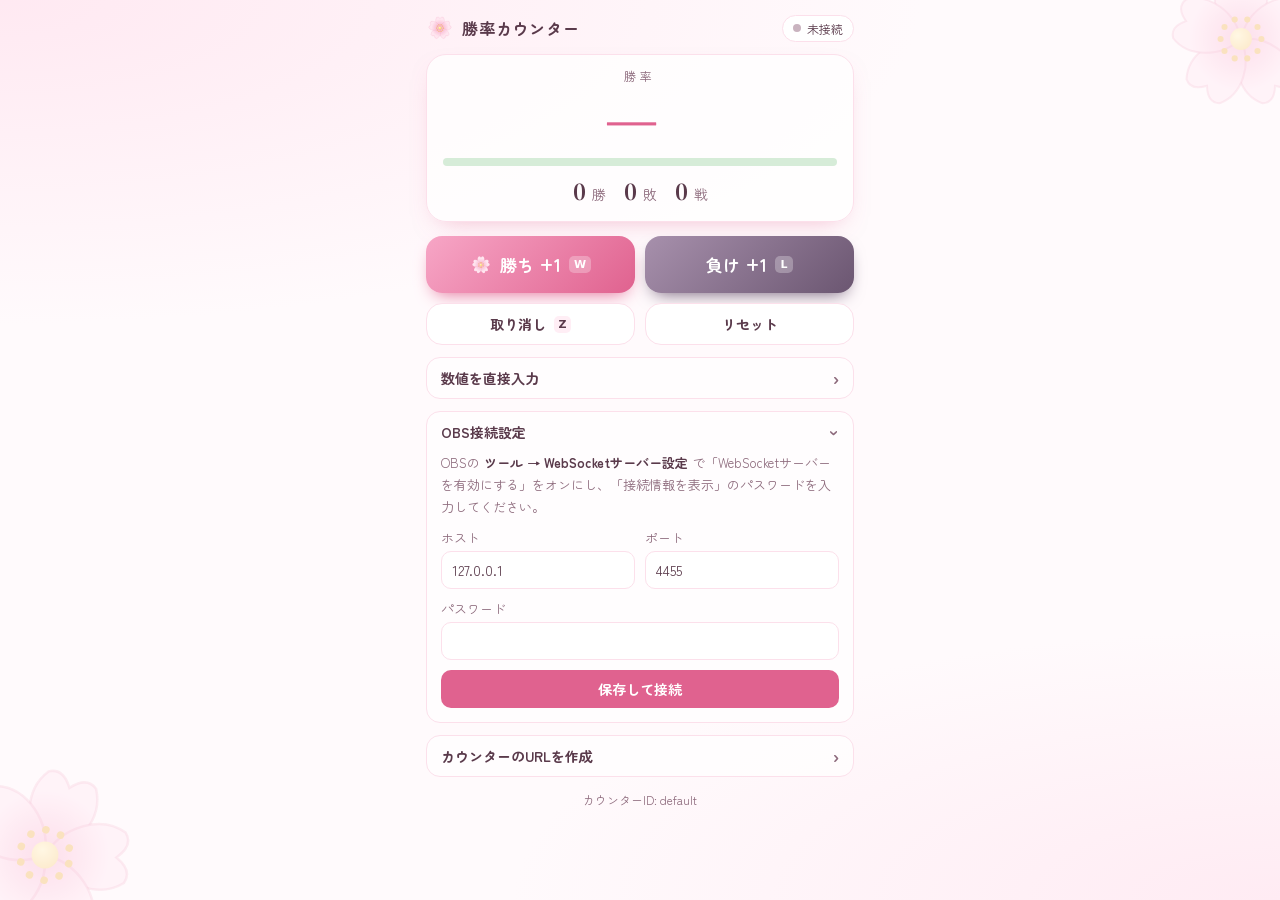
==== public/control.html @ b302cf1a "花をテーマにしたWeb版勝率カウンターに作り直し（操作パネルとカウンターを分離） - public/counter.html: ブラウザソース用カウンター（5種の花テーマ、リース/つるの2形） - p" ====
<!doctype html>
<html lang="ja" data-theme="sakura">
<head>
<meta charset="utf-8">
<meta name="viewport" content="width=device-width, initial-scale=1">
<title>勝率カウンター 操作パネル</title>
<link rel="preconnect" href="https://fonts.googleapis.com">
<link rel="preconnect" href="https://fonts.gstatic.com" crossorigin>
<link href="https://fonts.googleapis.com/css2?family=Cormorant+Garamond:wght@700&family=Zen+Maru+Gothic:wght@500;700&display=swap" rel="stylesheet">
<link rel="stylesheet" href="theme.css">
<style>
  :root {
    --ink: #5a3a4b;
    --ink2: #8d6a7c;
    --paper: #fffafc;
    --line: color-mix(in srgb, var(--p2) 35%, #fff);
  }
  * { box-sizing: border-box; }
  html { background: var(--paper); }
  body {
    margin: 0;
    min-height: 100vh;
    font-family: "Zen Maru Gothic", system-ui, sans-serif;
    color: var(--ink);
    background:
      radial-gradient(120% 60% at 0% 0%, color-mix(in srgb, var(--p1) 85%, transparent), transparent 60%),
      radial-gradient(100% 50% at 100% 100%, color-mix(in srgb, var(--p1) 75%, transparent), transparent 60%),
      var(--paper);
    overflow-x: hidden;
  }
  .defs { position: absolute; width: 0; height: 0; }
  .deco { position: fixed; pointer-events: none; opacity: 0.32; }
  .deco.a { top: -46px; right: -46px; width: 170px; height: 170px; }
  .deco.b { bottom: -60px; left: -60px; width: 210px; height: 210px; }
  .num { font-family: "Cormorant Garamond", serif; font-weight: 700; font-variant-numeric: lining-nums; }

  .wrap { position: relative; max-width: 460px; margin: 0 auto; padding: 14px 16px 24px; }
  header { display: flex; align-items: center; gap: 8px; }
  header svg { width: 28px; height: 28px; flex: none; }
  h1 { font-size: 16px; margin: 0; flex: 1; letter-spacing: 0.05em; white-space: nowrap; overflow: hidden; text-overflow: ellipsis; }
  .pill {
    font: inherit;
    font-size: 12px;
    padding: 4px 10px;
    border-radius: 999px;
    background: #fff;
    color: var(--ink);
    border: 1px solid var(--line);
    white-space: nowrap;
    display: flex;
    align-items: center;
    gap: 6px;
    cursor: pointer;
  }
  .pill::before { content: ""; width: 8px; height: 8px; border-radius: 50%; background: #c9b3bf; }
  .pill.ok::before { background: #4caf7d; box-shadow: 0 0 0 3px rgba(76, 175, 125, 0.2); }
  .pill.wait::before { background: #e8b04a; }
  .pill.err::before { background: #e0584f; }

  .score {
    margin-top: 12px;
    background: rgba(255, 255, 255, 0.78);
    border: 1px solid var(--line);
    border-radius: 20px;
    padding: 12px 16px 14px;
    text-align: center;
    box-shadow: 0 10px 26px -14px color-mix(in srgb, var(--p3) 50%, transparent);
  }
  .score .lbl { font-size: 12px; letter-spacing: 0.3em; color: var(--ink2); }
  .score .rate { font-size: 64px; line-height: 1; color: var(--p3); }
  .score .rate small { font-size: 26px; margin-left: 2px; }
  .meter { height: 8px; border-radius: 99px; background: color-mix(in srgb, var(--leaf) 45%, #fff); overflow: hidden; margin: 10px 0 10px; }
  .meter > div { height: 100%; width: 0; background: linear-gradient(90deg, var(--p2), var(--p3)); border-radius: 99px; transition: width 0.5s; }
  .rec { display: flex; justify-content: center; gap: 18px; font-size: 14px; color: var(--ink2); }
  .rec .num { font-size: 26px; color: var(--ink); margin-right: 2px; }

  button { font: inherit; cursor: pointer; border: 0; }
  .actions { display: grid; grid-template-columns: 1fr 1fr; gap: 10px; margin-top: 14px; }
  .act {
    border-radius: 16px;
    padding: 16px 8px;
    font-size: 17px;
    font-weight: 700;
    display: flex;
    align-items: center;
    justify-content: center;
    gap: 8px;
    transition: transform 0.08s, filter 0.2s, background 0.2s;
  }
  .act:hover { filter: brightness(1.05); }
  .act:active { transform: scale(0.97); }
  .act kbd { font: 600 11px/1 system-ui, sans-serif; padding: 3px 5px; border-radius: 5px; background: rgba(255, 255, 255, 0.28); }
  .act svg { width: 22px; height: 22px; flex: none; }
  .act.win { color: #fff; background: linear-gradient(135deg, var(--p2), var(--p3)); box-shadow: 0 8px 18px -8px var(--p3); }
  .act.loss { color: #fff; background: linear-gradient(135deg, #a790ac, #6b5671); box-shadow: 0 8px 18px -8px #6b5671; }
  .act.sub { padding: 10px 8px; font-size: 14px; background: #fff; color: var(--ink); border: 1px solid var(--line); }
  .act.sub kbd { background: color-mix(in srgb, var(--p1) 70%, #fff); }
  .act.armed { background: #e0584f; color: #fff; border-color: #e0584f; }
  .act { white-space: nowrap; }
  @media (max-width: 340px) {
    .act kbd, .act svg { display: none; }
  }

  details { margin-top: 12px; background: rgba(255, 255, 255, 0.72); border: 1px solid var(--line); border-radius: 14px; }
  summary { padding: 10px 14px; cursor: pointer; font-size: 14px; font-weight: 700; list-style: none; display: flex; align-items: center; gap: 8px; }
  summary::-webkit-details-marker { display: none; }
  summary::after { content: "›"; margin-left: auto; transition: transform 0.2s; font-size: 18px; line-height: 1; color: var(--ink2); }
  details[open] summary::after { transform: rotate(90deg); }
  .body { padding: 0 14px 14px; display: grid; gap: 10px; font-size: 13px; }
  label.f { display: grid; gap: 4px; color: var(--ink2); }
  input[type="text"], input[type="password"], input[type="number"], select {
    font: inherit;
    font-size: 14px;
    color: var(--ink);
    padding: 8px 10px;
    border-radius: 10px;
    border: 1px solid var(--line);
    background: #fff;
    width: 100%;
    min-width: 0;
  }
  input:focus-visible, select:focus-visible, button:focus-visible, summary:focus-visible {
    outline: 2px solid color-mix(in srgb, var(--p3) 60%, transparent);
    outline-offset: 2px;
  }
  .row { display: grid; grid-template-columns: 1fr 1fr; gap: 10px; }
  .btn { padding: 9px 14px; border-radius: 10px; background: var(--p3); color: #fff; font-weight: 700; font-size: 14px; white-space: nowrap; }
  .btn.ghost { background: #fff; color: var(--ink); border: 1px solid var(--line); text-decoration: none; text-align: center; }
  .hint { color: var(--ink2); line-height: 1.7; margin: 0; }
  .hint b { color: var(--ink); }

  .swatches { display: flex; flex-wrap: wrap; gap: 6px; }
  .swatches label { position: relative; cursor: pointer; }
  .swatches input { position: absolute; opacity: 0; pointer-events: none; }
  .swatches span {
    display: flex;
    align-items: center;
    gap: 6px;
    padding: 4px 10px 4px 4px;
    border-radius: 99px;
    border: 1px solid #ecdbe4;
    background: #fff;
    color: var(--ink);
    font-size: 13px;
  }
  .swatches span::before {
    content: "";
    width: 18px;
    height: 18px;
    border-radius: 50%;
    background: radial-gradient(circle at 50% 50%, var(--core) 0 18%, var(--p2) 22%, var(--p1) 100%);
    box-shadow: inset 0 0 0 1px color-mix(in srgb, var(--p3) 40%, transparent);
  }
  .swatches input:checked + span { border-color: var(--p3); box-shadow: 0 0 0 2px color-mix(in srgb, var(--p2) 55%, transparent); }
  .swatches input:focus-visible + span { outline: 2px solid var(--p3); outline-offset: 2px; }
  .checks { display: flex; gap: 16px; flex-wrap: wrap; color: var(--ink); }
  .checks label { display: flex; align-items: center; gap: 6px; cursor: pointer; }
  .checks input { accent-color: var(--p3); width: 16px; height: 16px; }
  .urlbox { display: flex; gap: 6px; }
  .urlbox input { font-size: 12px; }

  .toast {
    position: fixed;
    left: 50%;
    bottom: 18px;
    transform: translate(-50%, 20px);
    background: var(--ink);
    color: #fff;
    padding: 8px 16px;
    border-radius: 99px;
    font-size: 13px;
    opacity: 0;
    transition: 0.25s;
    pointer-events: none;
  }
  .toast.show { opacity: 1; transform: translate(-50%, 0); }
  footer { margin-top: 14px; font-size: 12px; color: var(--ink2); text-align: center; }
</style>
</head>
<body>
  <svg class="defs" aria-hidden="true"><defs id="defs"></defs></svg>
  <svg class="deco a" viewBox="-25 -25 50 50" aria-hidden="true"><use href="#wr-flower"/></svg>
  <svg class="deco b" viewBox="-25 -25 50 50" aria-hidden="true"><use href="#wr-flower" transform="rotate(20)"/></svg>

  <div class="wrap">
    <header>
      <svg viewBox="-25 -25 50 50" aria-hidden="true"><use href="#wr-flower"/></svg>
      <h1>勝率カウンター</h1>
      <button class="pill" id="status" title="OBS接続設定を開く">未接続</button>
    </header>

    <section class="score" aria-live="polite">
      <div class="lbl">勝率</div>
      <div class="rate num"><span id="rate">—</span><small id="pct">%</small></div>
      <div class="meter"><div id="meter"></div></div>
      <div class="rec">
        <span><span class="num" id="w">0</span> 勝</span>
        <span><span class="num" id="l">0</span> 敗</span>
        <span><span class="num" id="t">0</span> 戦</span>
      </div>
    </section>

    <section class="actions">
      <button class="act win" data-act="win">
        <svg viewBox="-25 -25 50 50" aria-hidden="true"><use href="#wr-flower"/></svg>勝ち +1<kbd>W</kbd>
      </button>
      <button class="act loss" data-act="loss">負け +1<kbd>L</kbd></button>
      <button class="act sub" data-act="undo">取り消し<kbd>Z</kbd></button>
      <button class="act sub" data-act="reset" id="resetBtn">リセット</button>
    </section>

    <details id="editBox">
      <summary>数値を直接入力</summary>
      <div class="body">
        <div class="row">
          <label class="f">勝ち<input type="number" id="editW" min="0" step="1"></label>
          <label class="f">負け<input type="number" id="editL" min="0" step="1"></label>
        </div>
        <button class="btn" id="editApply">反映する</button>
      </div>
    </details>

    <details id="connBox">
      <summary>OBS接続設定</summary>
      <div class="body">
        <p class="hint">OBSの <b>ツール → WebSocketサーバー設定</b> で「WebSocketサーバーを有効にする」をオンにし、「接続情報を表示」のパスワードを入力してください。</p>
        <div class="row">
          <label class="f">ホスト<input type="text" id="host" autocomplete="off"></label>
          <label class="f">ポート<input type="number" id="port" min="1" max="65535"></label>
        </div>
        <label class="f">パスワード<input type="password" id="password" autocomplete="off"></label>
        <button class="btn" id="connSave">保存して接続</button>
      </div>
    </details>

    <details id="urlBox">
      <summary>カウンターのURLを作成</summary>
      <div class="body">
        <div class="swatches" id="themes"></div>
        <div class="row">
          <label class="f">形
            <select id="layout">
              <option value="wreath">花のリース（円形）</option>
              <option value="line">花のつる（横長）</option>
            </select>
          </label>
          <label class="f">勝率の小数桁
            <select id="decimals">
              <option value="0">0（60%）</option>
              <option value="1">1（60.0%）</option>
              <option value="2">2（60.00%）</option>
            </select>
          </label>
        </div>
        <label class="f">大きさ（倍率）<input type="number" id="scale" min="0.3" max="4" step="0.1"></label>
        <div class="checks">
          <label><input type="checkbox" id="petals">花びらを降らせる</label>
          <label><input type="checkbox" id="card">背景プレート</label>
        </div>
        <div class="urlbox">
          <input type="text" id="counterUrl" readonly aria-label="カウンターのURL">
          <button class="btn" id="copyUrl">コピー</button>
        </div>
        <p class="hint" id="sizeHint"></p>
        <a class="btn ghost" id="previewLink" target="_blank" rel="noopener">プレビューを開く</a>
      </div>
    </details>

    <footer>カウンターID: <span id="idLabel"></span></footer>
  </div>
  <div class="toast" id="toast"></div>

<script src="flowers.js"></script>
<script>
(() => {
  const $ = (id) => document.getElementById(id);
  const q = new URLSearchParams(location.search);
  const id = q.get("id") || "default";

  const load = (k, def) => {
    try { return JSON.parse(localStorage.getItem(k)) ?? def; } catch (e) { return def; }
  };
  const store = (k, v) => {
    try { localStorage.setItem(k, JSON.stringify(v)); } catch (e) {}
  };

  const stateKey = "winrate:control:" + id;
  let state = load(stateKey, null);
  if (!state || !Number.isInteger(state.wins) || !Number.isInteger(state.losses)) {
    state = { wins: 0, losses: 0, history: [], t: 0 };
  }
  if (!Array.isArray(state.history)) state.history = [];

  const savedConn = load("winrate:conn", null);
  const conn = Object.assign({ host: "127.0.0.1", port: 4455, password: "" }, savedConn);
  const opts = Object.assign(
    { theme: "sakura", layout: "wreath", scale: 1, decimals: 1, petals: true, card: true },
    load("winrate:builder", {})
  );

  // ── 表示 ──
  function applyTheme() {
    if (!Flowers.THEMES[opts.theme]) opts.theme = "sakura";
    document.documentElement.dataset.theme = opts.theme;
    $("defs").innerHTML = Flowers.defs(opts.theme);
  }

  function render() {
    const total = state.wins + state.losses;
    const rate = total ? (state.wins / total) * 100 : 0;
    $("rate").textContent = total ? rate.toFixed(opts.decimals) : "—";
    $("pct").style.visibility = total ? "visible" : "hidden";
    $("meter").style.width = rate + "%";
    $("w").textContent = state.wins;
    $("l").textContent = state.losses;
    $("t").textContent = total;
  }

  let toastTimer;
  function toast(msg) {
    $("toast").textContent = msg;
    $("toast").classList.add("show");
    clearTimeout(toastTimer);
    toastTimer = setTimeout(() => $("toast").classList.remove("show"), 1800);
  }

  function setStatus(kind, text) {
    $("status").className = "pill " + kind;
    $("status").textContent = text;
  }

  // ── 送信 ──
  let bc = null;
  try { bc = new BroadcastChannel("winrateCounter"); } catch (e) {}

  function broadcast(last) {
    const payload = { id, wins: state.wins, losses: state.losses, last, t: state.t };
    if (bc) bc.postMessage(payload);
    obs.emit(payload);
  }

  function commit(last) {
    state.t = Date.now();
    store(stateKey, state);
    render();
    broadcast(last);
  }

  // ── 操作 ──
  let resetTimer = null;
  const resetBtn = $("resetBtn");
  const actions = {
    win() { state.wins++; state.history.push("w"); commit("win"); },
    loss() { state.losses++; state.history.push("l"); commit("loss"); },
    undo() {
      const last = state.history.pop();
      if (!last) return toast("取り消せる操作がありません");
      if (last === "w" && state.wins > 0) state.wins--;
      if (last === "l" && state.losses > 0) state.losses--;
      commit("undo");
    },
    reset() {
      // 誤操作防止：もう一度押すとリセット
      if (!resetTimer) {
        resetBtn.textContent = "もう一度押す";
        resetBtn.classList.add("armed");
        resetTimer = setTimeout(disarm, 2500);
        return;
      }
      disarm();
      state = { wins: 0, losses: 0, history: [], t: 0 };
      commit("reset");
      toast("リセットしました");
    },
  };
  function disarm() {
    clearTimeout(resetTimer);
    resetTimer = null;
    resetBtn.textContent = "リセット";
    resetBtn.classList.remove("armed");
  }

  document.querySelectorAll("[data-act]").forEach((b) =>
    b.addEventListener("click", () => actions[b.dataset.act]())
  );
  document.addEventListener("keydown", (e) => {
    if (e.ctrlKey || e.metaKey || e.altKey || e.target.closest("input, select, textarea")) return;
    const k = e.key.toLowerCase();
    if (k === "w") actions.win();
    else if (k === "l") actions.loss();
    else if (k === "z") actions.undo();
  });

  $("editBox").addEventListener("toggle", () => {
    $("editW").value = state.wins;
    $("editL").value = state.losses;
  });
  $("editApply").addEventListener("click", () => {
    const w = parseInt($("editW").value, 10), l = parseInt($("editL").value, 10);
    if (!(w >= 0 && l >= 0)) return toast("0以上の整数を入力してください");
    state.wins = w;
    state.losses = l;
    state.history = [];
    commit(null);
    toast("反映しました");
  });

  // ── OBS (obs-websocket v5) ──
  async function sha256(s) {
    const h = await crypto.subtle.digest("SHA-256", new TextEncoder().encode(s));
    return btoa(String.fromCharCode(...new Uint8Array(h)));
  }

  const obs = {
    ws: null,
    ready: false,
    timer: null,
    reqId: 0,
    connect() {
      clearTimeout(this.timer);
      if (this.ws) { this.ws.onclose = null; this.ws.close(); }
      this.ready = false;
      if (!window.crypto || !crypto.subtle) return setStatus("err", "https で開いてください");
      setStatus("wait", "接続中…");
      let ws;
      try { ws = new WebSocket(`ws://${conn.host}:${conn.port}`); }
      catch (e) { return setStatus("err", "接続先が正しくありません"); }
      this.ws = ws;
      ws.onmessage = async (ev) => {
        const m = JSON.parse(ev.data);
        if (m.op === 0) {
          const d = { rpcVersion: 1, eventSubscriptions: 0 };
          const auth = m.d.authentication;
          if (auth) {
            if (!conn.password) {
              ws.onclose = null;
              ws.close();
              setStatus("err", "パスワード未入力");
              $("connBox").open = true;
              return;
            }
            d.authentication = await sha256((await sha256(conn.password + auth.salt)) + auth.challenge);
          }
          ws.send(JSON.stringify({ op: 1, d }));
        } else if (m.op === 2) {
          this.ready = true;
          setStatus("ok", "OBS接続中");
          broadcast(null); // 接続したら現在の値を送り直す
        } else if (m.op === 7 && !m.d.requestStatus.result) {
          setStatus("err", "送信できません");
          toast("OBSのブラウザソース連携が見つかりません: " + (m.d.requestStatus.comment || m.d.requestStatus.code));
        }
      };
      ws.onclose = (e) => {
        this.ready = false;
        if (e.code === 4009) {
          setStatus("err", "パスワードが違います");
          $("connBox").open = true;
          return;
        }
        setStatus("off", "未接続");
        this.timer = setTimeout(() => this.connect(), 3000);
      };
    },
    emit(payload) {
      if (!this.ready) return;
      this.ws.send(JSON.stringify({
        op: 6,
        d: {
          requestType: "CallVendorRequest",
          requestId: "wr" + ++this.reqId,
          requestData: {
            vendorName: "obs-browser",
            requestType: "emit_event",
            requestData: { event_name: "winrateCounter", event_data: payload },
          },
        },
      }));
    },
  };

  $("host").value = conn.host;
  $("port").value = conn.port;
  $("password").value = conn.password;
  $("status").addEventListener("click", () => {
    $("connBox").open = true;
    $("connBox").scrollIntoView({ behavior: "smooth", block: "nearest" });
  });
  $("connSave").addEventListener("click", () => {
    conn.host = $("host").value.trim() || "127.0.0.1";
    conn.port = parseInt($("port").value, 10) || 4455;
    conn.password = $("password").value;
    store("winrate:conn", conn);
    obs.connect();
  });

  // ── カウンターURL作成 ──
  $("themes").innerHTML = Object.entries(Flowers.THEMES)
    .map(([k, name]) =>
      `<label><input type="radio" name="theme" value="${k}"><span data-theme="${k}">${name}</span></label>`)
    .join("");

  function counterUrl() {
    const base = new URL(location.pathname.endsWith(".html") ? "counter.html" : "counter", location.href);
    const p = new URLSearchParams();
    p.set("theme", opts.theme);
    if (opts.layout !== "wreath") p.set("layout", opts.layout);
    if (opts.scale !== 1) p.set("scale", opts.scale);
    if (opts.decimals !== 1) p.set("decimals", opts.decimals);
    if (!opts.petals) p.set("petals", "0");
    if (!opts.card) p.set("card", "0");
    if (id !== "default") p.set("id", id);
    base.search = p.toString();
    return base.href;
  }

  function syncBuilder() {
    document.querySelectorAll('input[name="theme"]').forEach((r) => (r.checked = r.value === opts.theme));
    $("layout").value = opts.layout;
    $("decimals").value = opts.decimals;
    $("scale").value = opts.scale;
    $("petals").checked = opts.petals;
    $("card").checked = opts.card;
    const url = counterUrl();
    $("counterUrl").value = url;
    $("previewLink").href = url;
    const [w, h] = opts.layout === "line" ? [540, 160] : [380, 380];
    $("sizeHint").innerHTML =
      `ブラウザソースの推奨サイズ: <b>幅 ${Math.round(w * opts.scale)} × 高さ ${Math.round(h * opts.scale)}</b>`;
  }

  $("urlBox").addEventListener("change", (e) => {
    const t = e.target;
    if (t.name === "theme") { opts.theme = t.value; applyTheme(); }
    if (t.id === "layout") opts.layout = t.value;
    if (t.id === "decimals") opts.decimals = parseInt(t.value, 10);
    if (t.id === "scale") opts.scale = Math.min(4, Math.max(0.3, parseFloat(t.value) || 1));
    if (t.id === "petals") opts.petals = t.checked;
    if (t.id === "card") opts.card = t.checked;
    store("winrate:builder", opts);
    syncBuilder();
    render();
  });

  $("copyUrl").addEventListener("click", async () => {
    const input = $("counterUrl");
    try {
      await navigator.clipboard.writeText(input.value);
    } catch (e) {
      input.select();
      document.execCommand("copy");
    }
    toast("URLをコピーしました");
  });

  // ── 起動 ──
  $("idLabel").textContent = id;
  applyTheme();
  syncBuilder();
  render();
  if (!savedConn) $("connBox").open = true;
  obs.connect();
})();
</script>
</body>
</html>
---- public/theme.css ----
/* 花のテーマ（カウンター・操作パネル共通） */
:root,
[data-theme="sakura"] {
  --p1: #ffe6f0;
  --p2: #f7a6c6;
  --p3: #e0628f;
  --core: #fff3b0;
  --core2: #f0b23e;
  --leaf: #a3d4a8;
  --leaf2: #4f9168;
  --glow: rgba(247, 166, 198, 0.8);
  --card: rgba(62, 26, 50, 0.52);
}

[data-theme="rose"] {
  --p1: #ffc9d2;
  --p2: #f2506e;
  --p3: #a3143a;
  --core: #ffd36b;
  --core2: #b8461b;
  --leaf: #7fb88a;
  --leaf2: #2f6b45;
  --glow: rgba(242, 80, 110, 0.7);
  --card: rgba(54, 12, 24, 0.55);
}

[data-theme="kikyo"] {
  --p1: #efe7ff;
  --p2: #b39cfb;
  --p3: #7344d8;
  --core: #fff4cf;
  --core2: #f0a93a;
  --leaf: #9cc8aa;
  --leaf2: #4b7d62;
  --glow: rgba(179, 156, 251, 0.75);
  --card: rgba(34, 22, 60, 0.55);
}

[data-theme="sunflower"] {
  --p1: #fff4b8;
  --p2: #fbcf2a;
  --p3: #e08a0b;
  --core: #8a4b16;
  --core2: #3d1d06;
  --leaf: #8fc070;
  --leaf2: #3f6e2a;
  --glow: rgba(251, 207, 42, 0.7);
  --card: rgba(48, 32, 10, 0.55);
}

[data-theme="hydrangea"] {
  --p1: #e0ecff;
  --p2: #7fb0fb;
  --p3: #5a52e0;
  --core: #f1f4ff;
  --core2: #b7c2fd;
  --leaf: #87bda1;
  --leaf2: #3b6e57;
  --glow: rgba(127, 176, 251, 0.75);
  --card: rgba(16, 26, 60, 0.55);
}
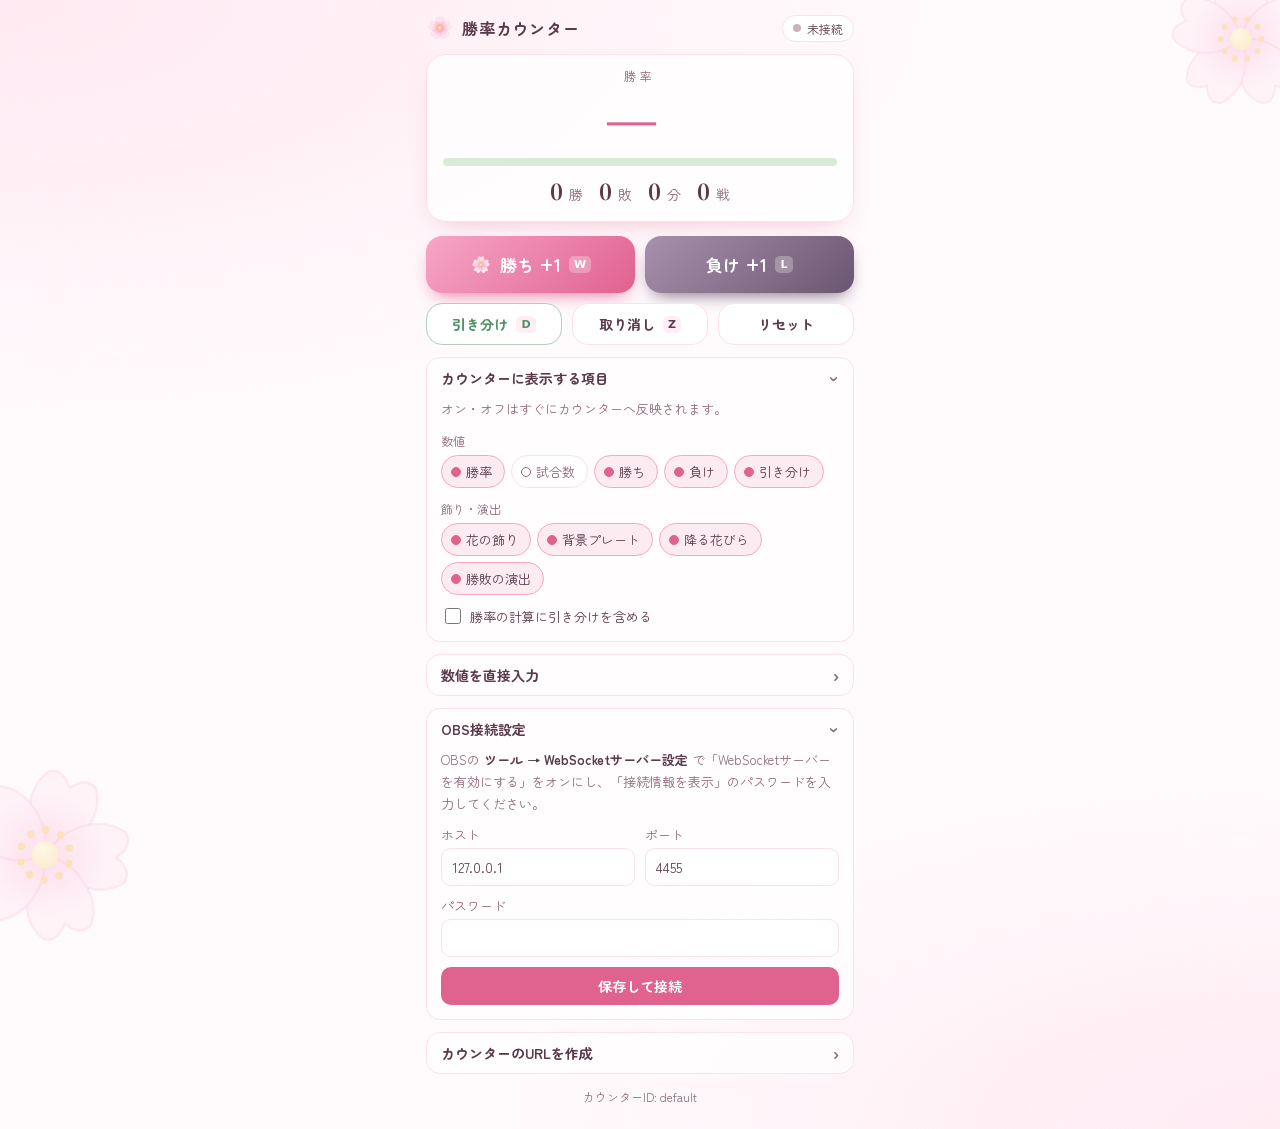
==== commit 711e0554: "引き分けの記録と、カウンターの表示項目の切り替えを追加 - 操作パネルに「引き分け +1」(Dキー) と「カウンターに表示する項目」を追加 - 勝率・試合数・勝ち・負け・引き分け・飾り・背景・演出をリ" ====
--- a/public/control.html
+++ b/public/control.html
@@ -71,11 +71,13 @@
   .score .rate small { font-size: 26px; margin-left: 2px; }
   .meter { height: 8px; border-radius: 99px; background: color-mix(in srgb, var(--leaf) 45%, #fff); overflow: hidden; margin: 10px 0 10px; }
   .meter > div { height: 100%; width: 0; background: linear-gradient(90deg, var(--p2), var(--p3)); border-radius: 99px; transition: width 0.5s; }
-  .rec { display: flex; justify-content: center; gap: 18px; font-size: 14px; color: var(--ink2); }
+  .rec { display: flex; justify-content: center; flex-wrap: wrap; gap: 4px 16px; font-size: 14px; color: var(--ink2); }
   .rec .num { font-size: 26px; color: var(--ink); margin-right: 2px; }
 
   button { font: inherit; cursor: pointer; border: 0; }
-  .actions { display: grid; grid-template-columns: 1fr 1fr; gap: 10px; margin-top: 14px; }
+  .actions { display: grid; grid-template-columns: repeat(6, 1fr); gap: 10px; margin-top: 14px; }
+  .actions .win, .actions .loss { grid-column: span 3; }
+  .actions .sub { grid-column: span 2; }
   .act {
     border-radius: 16px;
     padding: 16px 8px;
@@ -95,6 +97,7 @@
   .act.loss { color: #fff; background: linear-gradient(135deg, #a790ac, #6b5671); box-shadow: 0 8px 18px -8px #6b5671; }
   .act.sub { padding: 10px 8px; font-size: 14px; background: #fff; color: var(--ink); border: 1px solid var(--line); }
   .act.sub kbd { background: color-mix(in srgb, var(--p1) 70%, #fff); }
+  .act.draw { border-color: color-mix(in srgb, var(--leaf2) 45%, #fff); color: var(--leaf2); }
   .act.armed { background: #e0584f; color: #fff; border-color: #e0584f; }
   .act { white-space: nowrap; }
   @media (max-width: 340px) {
@@ -124,6 +127,7 @@
     outline-offset: 2px;
   }
   .row { display: grid; grid-template-columns: 1fr 1fr; gap: 10px; }
+  .row.row3 { grid-template-columns: 1fr 1fr 1fr; }
   .btn { padding: 9px 14px; border-radius: 10px; background: var(--p3); color: #fff; font-weight: 700; font-size: 14px; white-space: nowrap; }
   .btn.ghost { background: #fff; color: var(--ink); border: 1px solid var(--line); text-decoration: none; text-align: center; }
   .hint { color: var(--ink2); line-height: 1.7; margin: 0; }
@@ -156,6 +160,26 @@
   .checks { display: flex; gap: 16px; flex-wrap: wrap; color: var(--ink); }
   .checks label { display: flex; align-items: center; gap: 6px; cursor: pointer; }
   .checks input { accent-color: var(--p3); width: 16px; height: 16px; }
+  .sub-h { font-size: 12px; color: var(--ink2); margin: 2px 0 -4px; }
+  .toggles { display: flex; flex-wrap: wrap; gap: 6px; }
+  .toggles label { position: relative; cursor: pointer; }
+  .toggles input { position: absolute; opacity: 0; pointer-events: none; }
+  .toggles span {
+    display: inline-flex;
+    align-items: center;
+    gap: 5px;
+    padding: 6px 12px 6px 9px;
+    border-radius: 99px;
+    border: 1px solid var(--line);
+    background: #fff;
+    color: var(--ink2);
+    font-size: 13px;
+    transition: background 0.15s, color 0.15s;
+  }
+  .toggles span::before { content: ""; width: 8px; height: 8px; border-radius: 50%; border: 1.5px solid currentColor; }
+  .toggles input:checked + span { background: color-mix(in srgb, var(--p2) 22%, #fff); border-color: var(--p2); color: var(--ink); }
+  .toggles input:checked + span::before { background: var(--p3); border-color: var(--p3); }
+  .toggles input:focus-visible + span { outline: 2px solid var(--p3); outline-offset: 2px; }
   .urlbox { display: flex; gap: 6px; }
   .urlbox input { font-size: 12px; }
 
@@ -196,6 +220,7 @@
       <div class="rec">
         <span><span class="num" id="w">0</span> 勝</span>
         <span><span class="num" id="l">0</span> 敗</span>
+        <span><span class="num" id="d">0</span> 分</span>
         <span><span class="num" id="t">0</span> 戦</span>
       </div>
     </section>
@@ -205,16 +230,32 @@
         <svg viewBox="-25 -25 50 50" aria-hidden="true"><use href="#wr-flower"/></svg>勝ち +1<kbd>W</kbd>
       </button>
       <button class="act loss" data-act="loss">負け +1<kbd>L</kbd></button>
+      <button class="act sub draw" data-act="draw">引き分け<kbd>D</kbd></button>
       <button class="act sub" data-act="undo">取り消し<kbd>Z</kbd></button>
       <button class="act sub" data-act="reset" id="resetBtn">リセット</button>
     </section>
 
+    <details id="viewBox" open>
+      <summary>カウンターに表示する項目</summary>
+      <div class="body">
+        <p class="hint">オン・オフはすぐにカウンターへ反映されます。</p>
+        <div class="sub-h">数値</div>
+        <div class="toggles" id="viewNums"></div>
+        <div class="sub-h">飾り・演出</div>
+        <div class="toggles" id="viewDeco"></div>
+        <div class="checks">
+          <label><input type="checkbox" id="drawsInRate">勝率の計算に引き分けを含める</label>
+        </div>
+      </div>
+    </details>
+
     <details id="editBox">
       <summary>数値を直接入力</summary>
       <div class="body">
-        <div class="row">
+        <div class="row row3">
           <label class="f">勝ち<input type="number" id="editW" min="0" step="1"></label>
           <label class="f">負け<input type="number" id="editL" min="0" step="1"></label>
+          <label class="f">引き分け<input type="number" id="editD" min="0" step="1"></label>
         </div>
         <button class="btn" id="editApply">反映する</button>
       </div>
@@ -253,10 +294,6 @@
           </label>
         </div>
         <label class="f">大きさ（倍率）<input type="number" id="scale" min="0.3" max="4" step="0.1"></label>
-        <div class="checks">
-          <label><input type="checkbox" id="petals">花びらを降らせる</label>
-          <label><input type="checkbox" id="card">背景プレート</label>
-        </div>
         <div class="urlbox">
           <input type="text" id="counterUrl" readonly aria-label="カウンターのURL">
           <button class="btn" id="copyUrl">コピー</button>
@@ -287,14 +324,26 @@
   const stateKey = "winrate:control:" + id;
   let state = load(stateKey, null);
   if (!state || !Number.isInteger(state.wins) || !Number.isInteger(state.losses)) {
-    state = { wins: 0, losses: 0, history: [], t: 0 };
-  }
+    state = { wins: 0, losses: 0, draws: 0, history: [], t: 0 };
+  }
+  if (!Number.isInteger(state.draws)) state.draws = 0;
   if (!Array.isArray(state.history)) state.history = [];
+
+  // カウンターに表示する項目
+  const VIEW_ITEMS = {
+    nums: { rate: "勝率", t: "試合数", w: "勝ち", l: "負け", d: "引き分け" },
+    deco: { deco: "花の飾り", card: "背景プレート", petals: "降る花びら", fx: "勝敗の演出" },
+  };
+  const viewKey = "winrate:view:" + id;
+  const view = Object.assign(
+    { rate: true, t: false, w: true, l: true, d: true, deco: true, card: true, petals: true, fx: true, drawsInRate: false },
+    load(viewKey, {})
+  );
 
   const savedConn = load("winrate:conn", null);
   const conn = Object.assign({ host: "127.0.0.1", port: 4455, password: "" }, savedConn);
   const opts = Object.assign(
-    { theme: "sakura", layout: "wreath", scale: 1, decimals: 1, petals: true, card: true },
+    { theme: "sakura", layout: "wreath", scale: 1, decimals: 1 },
     load("winrate:builder", {})
   );
 
@@ -306,13 +355,15 @@
   }
 
   function render() {
-    const total = state.wins + state.losses;
-    const rate = total ? (state.wins / total) * 100 : 0;
-    $("rate").textContent = total ? rate.toFixed(opts.decimals) : "—";
-    $("pct").style.visibility = total ? "visible" : "hidden";
+    const total = state.wins + state.losses + state.draws;
+    const denom = state.wins + state.losses + (view.drawsInRate ? state.draws : 0);
+    const rate = denom ? (state.wins / denom) * 100 : 0;
+    $("rate").textContent = denom ? rate.toFixed(opts.decimals) : "—";
+    $("pct").style.visibility = denom ? "visible" : "hidden";
     $("meter").style.width = rate + "%";
     $("w").textContent = state.wins;
     $("l").textContent = state.losses;
+    $("d").textContent = state.draws;
     $("t").textContent = total;
   }
 
@@ -334,7 +385,7 @@
   try { bc = new BroadcastChannel("winrateCounter"); } catch (e) {}
 
   function broadcast(last) {
-    const payload = { id, wins: state.wins, losses: state.losses, last, t: state.t };
+    const payload = { id, wins: state.wins, losses: state.losses, draws: state.draws, last, t: state.t, view };
     if (bc) bc.postMessage(payload);
     obs.emit(payload);
   }
@@ -352,11 +403,13 @@
   const actions = {
     win() { state.wins++; state.history.push("w"); commit("win"); },
     loss() { state.losses++; state.history.push("l"); commit("loss"); },
+    draw() { state.draws++; state.history.push("d"); commit("draw"); },
     undo() {
       const last = state.history.pop();
       if (!last) return toast("取り消せる操作がありません");
       if (last === "w" && state.wins > 0) state.wins--;
       if (last === "l" && state.losses > 0) state.losses--;
+      if (last === "d" && state.draws > 0) state.draws--;
       commit("undo");
     },
     reset() {
@@ -368,7 +421,7 @@
         return;
       }
       disarm();
-      state = { wins: 0, losses: 0, history: [], t: 0 };
+      state = { wins: 0, losses: 0, draws: 0, history: [], t: 0 };
       commit("reset");
       toast("リセットしました");
     },
@@ -388,18 +441,21 @@
     const k = e.key.toLowerCase();
     if (k === "w") actions.win();
     else if (k === "l") actions.loss();
+    else if (k === "d") actions.draw();
     else if (k === "z") actions.undo();
   });
 
   $("editBox").addEventListener("toggle", () => {
     $("editW").value = state.wins;
     $("editL").value = state.losses;
+    $("editD").value = state.draws;
   });
   $("editApply").addEventListener("click", () => {
-    const w = parseInt($("editW").value, 10), l = parseInt($("editL").value, 10);
-    if (!(w >= 0 && l >= 0)) return toast("0以上の整数を入力してください");
+    const [w, l, d] = ["editW", "editL", "editD"].map((k) => parseInt($(k).value || "0", 10));
+    if (!(w >= 0 && l >= 0 && d >= 0)) return toast("0以上の整数を入力してください");
     state.wins = w;
     state.losses = l;
+    state.draws = d;
     state.history = [];
     commit(null);
     toast("反映しました");
@@ -494,6 +550,24 @@
     obs.connect();
   });
 
+  // ── 表示する項目 ──
+  const toggleHTML = (items) =>
+    Object.entries(items)
+      .map(([k, name]) => `<label><input type="checkbox" data-view="${k}"><span>${name}</span></label>`)
+      .join("");
+  $("viewNums").innerHTML = toggleHTML(VIEW_ITEMS.nums);
+  $("viewDeco").innerHTML = toggleHTML(VIEW_ITEMS.deco);
+  document.querySelectorAll("[data-view]").forEach((c) => (c.checked = !!view[c.dataset.view]));
+  $("drawsInRate").checked = view.drawsInRate;
+
+  $("viewBox").addEventListener("change", (e) => {
+    const t = e.target;
+    if (t.dataset.view) view[t.dataset.view] = t.checked;
+    if (t.id === "drawsInRate") view.drawsInRate = t.checked;
+    store(viewKey, view);
+    commit("view");
+  });
+
   // ── カウンターURL作成 ──
   $("themes").innerHTML = Object.entries(Flowers.THEMES)
     .map(([k, name]) =>
@@ -507,8 +581,6 @@
     if (opts.layout !== "wreath") p.set("layout", opts.layout);
     if (opts.scale !== 1) p.set("scale", opts.scale);
     if (opts.decimals !== 1) p.set("decimals", opts.decimals);
-    if (!opts.petals) p.set("petals", "0");
-    if (!opts.card) p.set("card", "0");
     if (id !== "default") p.set("id", id);
     base.search = p.toString();
     return base.href;
@@ -519,8 +591,6 @@
     $("layout").value = opts.layout;
     $("decimals").value = opts.decimals;
     $("scale").value = opts.scale;
-    $("petals").checked = opts.petals;
-    $("card").checked = opts.card;
     const url = counterUrl();
     $("counterUrl").value = url;
     $("previewLink").href = url;
@@ -535,8 +605,6 @@
     if (t.id === "layout") opts.layout = t.value;
     if (t.id === "decimals") opts.decimals = parseInt(t.value, 10);
     if (t.id === "scale") opts.scale = Math.min(4, Math.max(0.3, parseFloat(t.value) || 1));
-    if (t.id === "petals") opts.petals = t.checked;
-    if (t.id === "card") opts.card = t.checked;
     store("winrate:builder", opts);
     syncBuilder();
     render();
